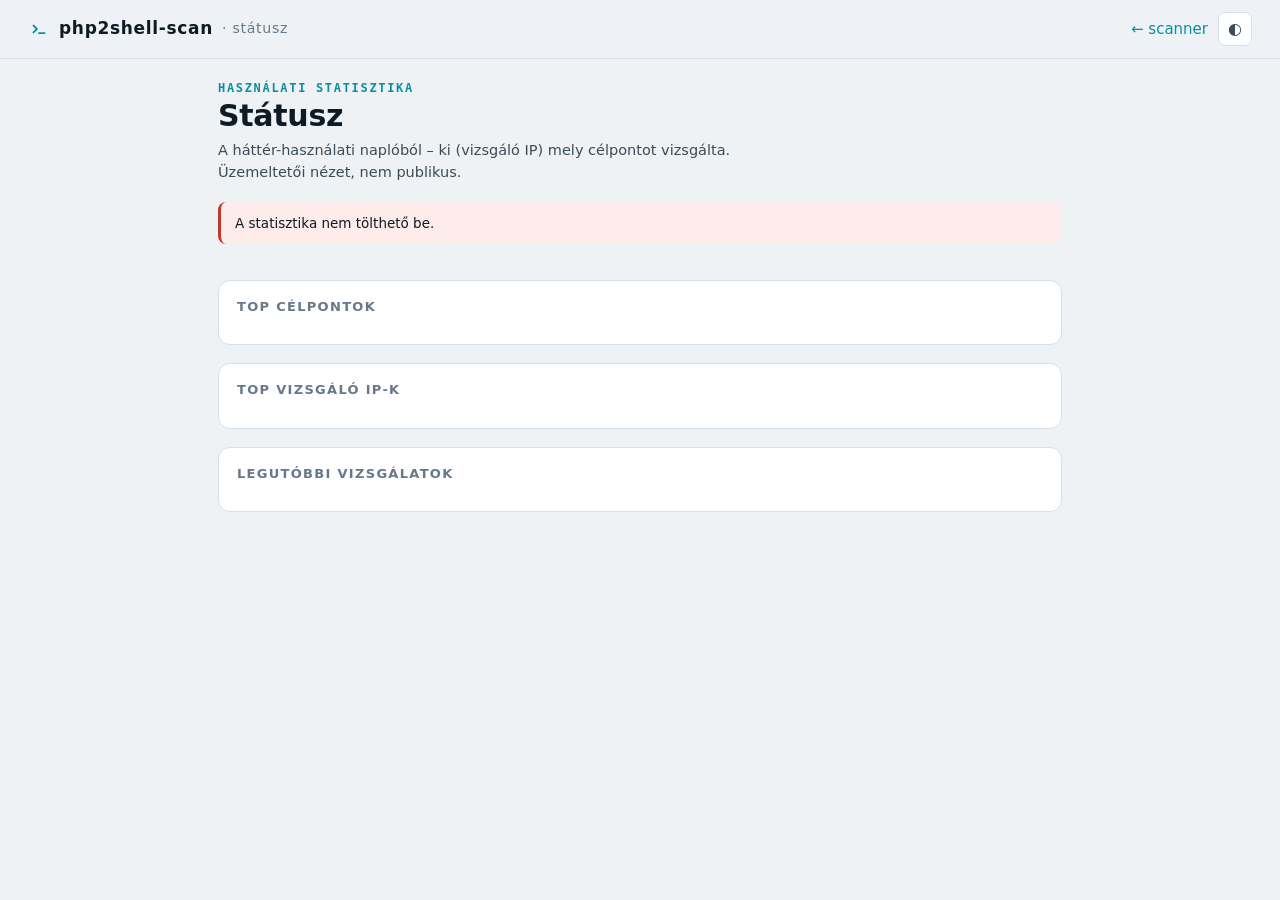
==== app/static/status.html @ f4781069 "Initial commit: php2shell-scan v0.1.0 Public, version/fingerprint-based (non-exploitation) PHP php2s" ====
<!doctype html>
<html lang="hu">
<head>
<meta charset="utf-8">
<meta name="viewport" content="width=device-width, initial-scale=1">
<title>php2shell-scan · státusz</title>
<meta name="robots" content="noindex">
<link rel="icon" href="favicon.svg">
<link rel="stylesheet" href="app.css">
<script src="theme.js"></script>
</head>
<body>
<header class="top">
  <div class="brand">
    <span class="mark" aria-hidden="true">
      <svg width="22" height="22" viewBox="0 0 32 32" fill="none"><path d="M8 11l5 5-5 5" stroke="currentColor" stroke-width="2.6" stroke-linecap="round" stroke-linejoin="round"/><line x1="16" y1="22" x2="24" y2="22" stroke="currentColor" stroke-width="2.6" stroke-linecap="round"/></svg>
    </span>
    php2shell-scan <small>· státusz</small>
  </div>
  <div class="hgroup">
    <a class="btn" href="/">← scanner</a>
    <button class="icon-btn" id="themebtn" title="Téma" aria-label="Téma">◐</button>
  </div>
</header>

<main>
  <section>
    <p class="eyebrow">Használati statisztika</p>
    <h1>Státusz</h1>
    <p class="sub">A háttér-használati naplóból – ki (vizsgáló IP) mely célpontot vizsgálta. Üzemeltetői nézet, nem publikus.</p>
  </section>

  <div class="note" id="note" hidden></div>

  <div class="stats" id="tiles"></div>

  <div class="card">
    <h2 style="margin:0;font-size:13px;letter-spacing:.1em;text-transform:uppercase;color:var(--ink-3)">Top célpontok</h2>
    <div id="targets"></div>
  </div>

  <div class="card">
    <h2 style="margin:0;font-size:13px;letter-spacing:.1em;text-transform:uppercase;color:var(--ink-3)">Top vizsgáló IP-k</h2>
    <div id="ips"></div>
  </div>

  <div class="card">
    <h2 style="margin:0;font-size:13px;letter-spacing:.1em;text-transform:uppercase;color:var(--ink-3)">Legutóbbi vizsgálatok</h2>
    <div id="recent"></div>
  </div>
</main>

<script src="status.js"></script>
</body>
</html>
---- app/static/app.css ----
/* php2shell-scan – sadrobot: grafit alap, cián jelzőfény, Chakra Petch + IBM Plex Mono.
   Tiszta, levegős dashboard. Light/dark. Yettel-arculat SOHA. */
:root{color-scheme:dark;--bg:#0B0F14;--panel:#111820;--panel-2:#152029;--line:#1E2A36;--line-2:#18232D;
--ink:#E6EDF3;--ink-2:#B7C2CC;--ink-3:#7D8B99;--accent:#3CD6E6;--accent-soft:#13232C;
--good:#4ADE80;--good-bg:#10231A;--warn:#FFB547;--warn-bg:#1B1710;--bad:#FF6B5E;--bad-bg:#231313;
--high:#FF9F45;--high-bg:#201710;--info:#6AA7FF;--info-bg:#101A2A;--none:#1F2B37;
--glow:0 0 10px;--radius:12px;
--display:"Chakra Petch","Avenir Next",system-ui,sans-serif;--mono:"IBM Plex Mono",ui-monospace,"SF Mono",Menlo,monospace}
:root[data-theme="light"]{color-scheme:light;--bg:#EEF2F5;--panel:#FFFFFF;--panel-2:#F5F8FA;--line:#D8E0E7;--line-2:#E6ECF1;
--ink:#0E1A24;--ink-2:#3C4B58;--ink-3:#66788A;--accent:#0B8FA0;--accent-soft:#E1F3F5;
--good:#16803F;--good-bg:#E6F5EC;--warn:#9A5B00;--warn-bg:#FFF4E0;--bad:#C0392B;--bad-bg:#FDECEA;
--high:#B4530A;--high-bg:#FDEEDF;--info:#2A5B9E;--info-bg:#E8F0FB;--none:#DCE3E9;--glow:0 0 0}
*{box-sizing:border-box}html{-webkit-text-size-adjust:100%}html,body{margin:0}
body{font:15px/1.5 var(--display);color:var(--ink);background:var(--bg);min-height:100vh;
  font-variant-numeric:tabular-nums;-webkit-font-smoothing:antialiased;overflow-x:hidden}
a{color:var(--accent);text-decoration:none}a:hover{color:var(--ink)}
:focus-visible{outline:2px solid var(--accent);outline-offset:2px}
button{font:inherit;color:inherit}
[hidden]{display:none!important}

header.top{position:sticky;top:0;z-index:20;display:flex;align-items:center;flex-wrap:wrap;gap:12px 20px;
  padding:12px clamp(16px,4vw,28px);background:color-mix(in srgb,var(--bg) 86%,transparent);
  backdrop-filter:blur(12px);border-bottom:1px solid var(--line)}
.brand{display:flex;align-items:center;gap:9px;font-weight:700;font-size:17px;letter-spacing:.04em;white-space:nowrap}
.brand small{color:var(--ink-3);font-weight:500}
.brand .mark{display:grid;place-items:center;color:var(--accent)}
.hgroup{margin-left:auto;display:flex;align-items:center;gap:10px}
.icon-btn{display:inline-flex;align-items:center;justify-content:center;border:1px solid var(--line);
  background:var(--panel);border-radius:7px;min-width:34px;height:34px;cursor:pointer;color:var(--ink-2);font-size:16px}
.icon-btn:hover{color:var(--accent);border-color:var(--accent)}

main{max-width:900px;margin:0 auto;padding:22px clamp(16px,4vw,28px) 48px;display:flex;flex-direction:column;gap:18px}
.eyebrow{margin:0 0 4px;font:600 12px var(--mono);letter-spacing:.14em;text-transform:uppercase;color:var(--accent)}
h1{margin:0;font-size:clamp(24px,5vw,30px);font-weight:700;letter-spacing:-.01em;line-height:1.1}
.sub{font-size:14.5px;color:var(--ink-2);margin:8px 0 0;max-width:62ch}
.hint{font:12px var(--mono);color:var(--ink-3);margin:2px 0 0;max-width:70ch}
.foot{font:12px var(--mono);color:var(--ink-3);margin:8px 0 0;line-height:1.7}

.about{display:grid;grid-template-columns:1fr 1fr;gap:12px}
.about-col{background:var(--panel);border:1px solid var(--line);border-left:3px solid var(--accent);border-radius:10px;padding:13px 16px}
.about-col.danger{border-left-color:var(--bad)}
.about-col h3{margin:0 0 5px;font-size:13px;font-weight:700;letter-spacing:.04em;color:var(--ink)}
.about-col.danger h3{color:var(--bad)}
.about-col p{margin:0;font-size:13px;line-height:1.55;color:var(--ink-2)}
@media (max-width:620px){.about{grid-template-columns:1fr}}

.note{background:var(--accent-soft);border-left:3px solid var(--accent);border-radius:8px;padding:11px 14px;font-size:13.5px;color:var(--ink-2)}
.note.warn{background:var(--warn-bg);border-color:var(--warn)}
.note.err{background:var(--bad-bg);border-color:var(--bad);color:var(--ink)}
.note b{color:var(--ink)}

.card{background:var(--panel);border:1px solid var(--line);border-radius:var(--radius);padding:16px 18px;display:flex;flex-direction:column;gap:12px;min-width:0}
.search{gap:12px}
.searchbar{display:flex;gap:10px;flex-wrap:wrap}
.searchbar input[type=text]{flex:1;min-width:200px;font:16px var(--mono);padding:13px 16px;border:1px solid var(--line);border-radius:10px;background:var(--panel-2);color:var(--ink)}
.searchbar input[type=text]:focus{outline:2px solid var(--accent);outline-offset:1px;border-color:var(--accent)}
.go{font:700 14px var(--display);letter-spacing:.04em;padding:13px 28px;border:0;border-radius:10px;background:var(--accent);color:#06222A;cursor:pointer;white-space:nowrap}
.go:hover{filter:brightness(1.08)}.go:disabled{opacity:.5;cursor:default}
:root[data-theme="light"] .go{color:#fff}
.chk{display:inline-flex;align-items:flex-start;gap:9px;font:13px var(--mono);color:var(--ink-2);cursor:pointer;user-select:none}
.chk input{accent-color:var(--accent);width:17px;height:17px;margin-top:1px}
.seg{display:inline-flex;gap:2px;padding:3px;background:var(--panel-2);border:1px solid var(--line);border-radius:9px}
.seg button{font:600 12px var(--mono);padding:7px 12px;border:0;border-radius:6px;background:transparent;color:var(--ink-3);cursor:pointer}
.seg button:hover{color:var(--ink)}.seg button.on{background:var(--accent-soft);color:var(--accent)}

.prog{display:flex;flex-direction:column;gap:8px}
.progbar{height:8px;border-radius:5px;background:var(--panel-2);overflow:hidden;border:1px solid var(--line)}
.progbar i{display:block;height:100%;background:var(--accent);box-shadow:var(--glow) var(--accent);width:35%}
.progbar.indet i{animation:slide 1.2s ease-in-out infinite}
@keyframes slide{0%{margin-left:-35%}100%{margin-left:100%}}
.progmeta{display:flex;justify-content:space-between;font:12px var(--mono);color:var(--ink-3);flex-wrap:wrap;gap:8px}

/* eredmény */
.rhead{display:flex;align-items:baseline;gap:10px;flex-wrap:wrap}
.rhead h2{margin:0;font-size:18px;font-weight:700;font-family:var(--mono);word-break:break-all}
.verdict{display:inline-flex;align-items:center;gap:7px;font:700 12px var(--mono);letter-spacing:.06em;text-transform:uppercase;padding:5px 11px;border-radius:999px;white-space:nowrap}
.verdict.hit{background:var(--bad-bg);color:var(--bad)}
.verdict.clean{background:var(--good-bg);color:var(--good)}
.meta{display:flex;flex-wrap:wrap;gap:6px 18px;font:12.5px var(--mono);color:var(--ink-3);margin:2px 0 0}
.meta b{color:var(--ink-2);font-weight:600}
.cleanbox{font-size:13.5px;color:var(--ink-2)}

.finds{display:flex;flex-direction:column;gap:10px;margin-top:4px}
.find{border:1px solid var(--line);border-left-width:3px;border-radius:10px;background:var(--panel-2);padding:12px 14px;display:flex;flex-direction:column;gap:5px}
.find.critical{border-left-color:var(--bad)}.find.high{border-left-color:var(--high)}
.find.medium{border-left-color:var(--warn)}.find.info{border-left-color:var(--info)}
.find .ftop{display:flex;align-items:center;gap:9px;flex-wrap:wrap}
.badge{font:700 10.5px var(--mono);letter-spacing:.07em;text-transform:uppercase;padding:3px 8px;border-radius:5px}
.badge.critical{background:var(--bad-bg);color:var(--bad)}.badge.high{background:var(--high-bg);color:var(--high)}
.badge.medium{background:var(--warn-bg);color:var(--warn)}.badge.info{background:var(--info-bg);color:var(--info)}
.find .ftitle{font-weight:700;font-size:14.5px}
.find .cve{font:12px var(--mono);color:var(--ink-3)}
.find .ev{font:12.5px var(--mono);color:var(--ink-2);word-break:break-word}
.tag{margin-left:auto;font:11px var(--mono);color:var(--ink-3);border:1px solid var(--line);border-radius:5px;padding:2px 7px}

/* statisztika-csempék (status oldal) */
.stats{display:grid;grid-template-columns:repeat(auto-fit,minmax(130px,1fr));gap:12px}
.stat{display:flex;flex-direction:column;gap:3px;background:var(--panel);border:1px solid var(--line);border-radius:var(--radius);padding:14px 16px}
.stat b{color:var(--ink-3);font-size:11.5px;letter-spacing:.1em;text-transform:uppercase;font-weight:600}
.stat span{font-size:26px;font-weight:600;line-height:1.15}
.stat.accent span{color:var(--accent)}.stat.bad span{color:var(--bad)}.stat.good span{color:var(--good)}
.table{width:100%;border-collapse:collapse;font:13px var(--mono)}
.table th,.table td{text-align:left;padding:8px 10px;border-top:1px solid var(--line-2)}
.table th{color:var(--ink-3);font-weight:600;font-size:11.5px;letter-spacing:.06em;text-transform:uppercase}
.table td.num{text-align:right;color:var(--ink-2)}
.loginput{display:flex;gap:10px;flex-wrap:wrap}
.loginput input{flex:1;min-width:200px;font:14px var(--mono);padding:11px 14px;border:1px solid var(--line);border-radius:9px;background:var(--panel-2);color:var(--ink)}

@media (max-width:560px){
  .brand small{display:none}
  main{padding-top:16px;gap:14px}
}
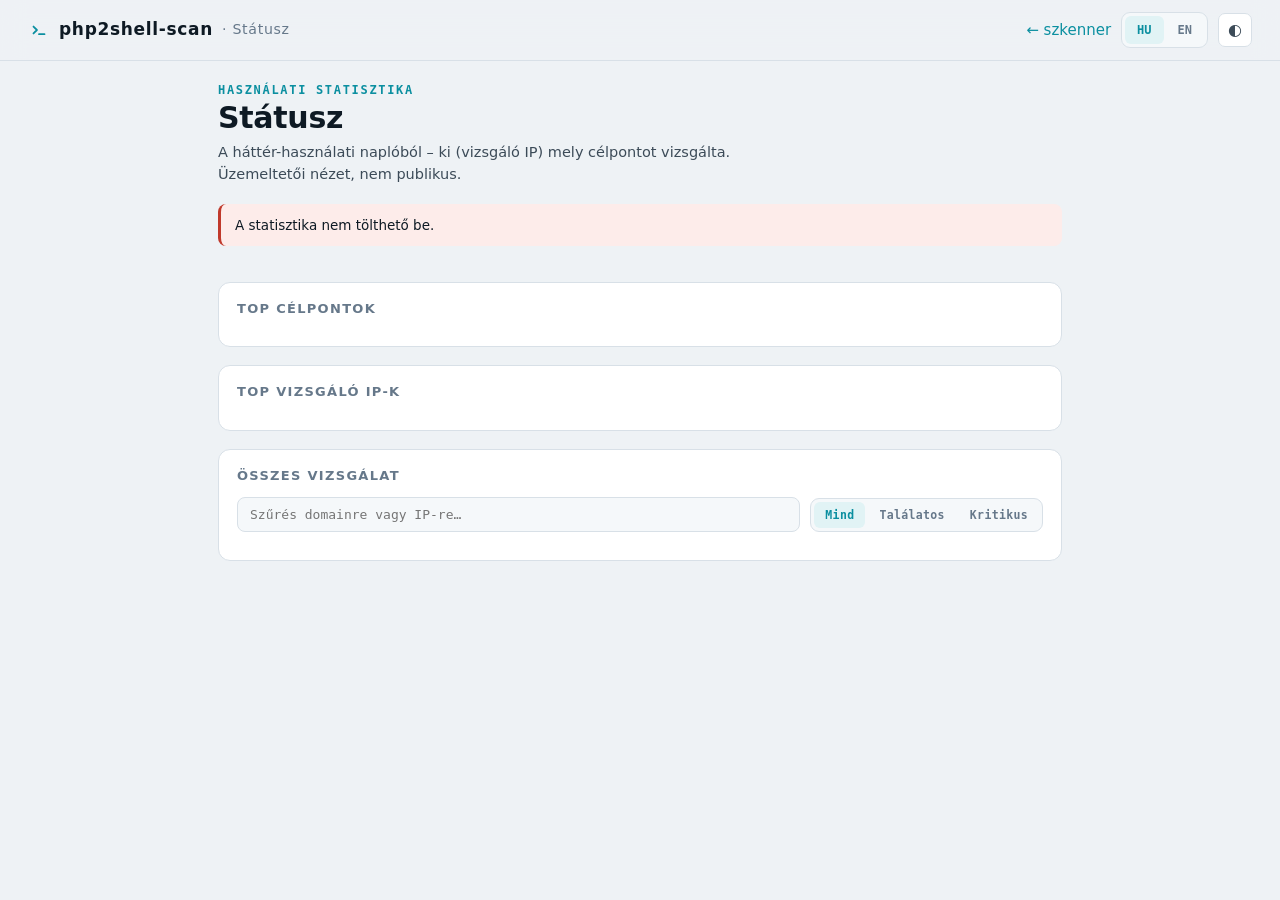
==== commit 85829068: "Status page v0.2.0: full scan log, clickable Critical tile, findings, HU/EN - Usage log now records " ====
--- a/app/static/status.html
+++ b/app/static/status.html
@@ -15,19 +15,20 @@
     <span class="mark" aria-hidden="true">
       <svg width="22" height="22" viewBox="0 0 32 32" fill="none"><path d="M8 11l5 5-5 5" stroke="currentColor" stroke-width="2.6" stroke-linecap="round" stroke-linejoin="round"/><line x1="16" y1="22" x2="24" y2="22" stroke="currentColor" stroke-width="2.6" stroke-linecap="round"/></svg>
     </span>
-    php2shell-scan <small>· státusz</small>
+    php2shell-scan <small>· <span data-t="status"></span></small>
   </div>
   <div class="hgroup">
-    <a class="btn" href="/">← scanner</a>
-    <button class="icon-btn" id="themebtn" title="Téma" aria-label="Téma">◐</button>
+    <a class="btn" href="/" data-t="back_scanner"></a>
+    <div class="seg" id="lang"><button data-lang="hu">HU</button><button data-lang="en">EN</button></div>
+    <button class="icon-btn" id="themebtn" title="Theme" aria-label="Theme">◐</button>
   </div>
 </header>
 
 <main>
   <section>
-    <p class="eyebrow">Használati statisztika</p>
-    <h1>Státusz</h1>
-    <p class="sub">A háttér-használati naplóból – ki (vizsgáló IP) mely célpontot vizsgálta. Üzemeltetői nézet, nem publikus.</p>
+    <p class="eyebrow" data-t="eyebrow"></p>
+    <h1 data-t="status"></h1>
+    <p class="sub" data-t="lead"></p>
   </section>
 
   <div class="note" id="note" hidden></div>
@@ -35,18 +36,29 @@
   <div class="stats" id="tiles"></div>
 
   <div class="card">
-    <h2 style="margin:0;font-size:13px;letter-spacing:.1em;text-transform:uppercase;color:var(--ink-3)">Top célpontok</h2>
+    <h2 class="cardh" data-t="top_targets"></h2>
     <div id="targets"></div>
   </div>
 
   <div class="card">
-    <h2 style="margin:0;font-size:13px;letter-spacing:.1em;text-transform:uppercase;color:var(--ink-3)">Top vizsgáló IP-k</h2>
+    <h2 class="cardh" data-t="top_ips"></h2>
     <div id="ips"></div>
   </div>
 
   <div class="card">
-    <h2 style="margin:0;font-size:13px;letter-spacing:.1em;text-transform:uppercase;color:var(--ink-3)">Legutóbbi vizsgálatok</h2>
-    <div id="recent"></div>
+    <div class="row">
+      <h2 class="cardh" data-t="all_scans"></h2>
+      <span class="count" id="scancount"></span>
+    </div>
+    <div class="toolbar">
+      <input type="text" class="filter" id="filter" autocomplete="off">
+      <div class="pills" id="pills">
+        <button data-f="all" class="on" data-t="f_all"></button>
+        <button data-f="hits" data-t="f_hits"></button>
+        <button data-f="critical" data-t="f_critical"></button>
+      </div>
+    </div>
+    <div id="scans"></div>
   </div>
 </main>
 
--- a/app/static/app.css
+++ b/app/static/app.css
@@ -99,6 +99,21 @@
 .stat b{color:var(--ink-3);font-size:11.5px;letter-spacing:.1em;text-transform:uppercase;font-weight:600}
 .stat span{font-size:26px;font-weight:600;line-height:1.15}
 .stat.accent span{color:var(--accent)}.stat.bad span{color:var(--bad)}.stat.good span{color:var(--good)}
+.stat.clickable{cursor:pointer;transition:border-color .12s,background .12s}
+.stat.clickable:hover{border-color:var(--bad)}
+.stat.clickable.active{border-color:var(--bad);background:var(--bad-bg)}
+.stat.clickable::after{content:"▸";position:absolute;top:10px;right:12px;font-size:11px;color:var(--ink-3)}
+.stat{position:relative}
+.cardh{margin:0;font-size:13px;font-weight:600;letter-spacing:.1em;text-transform:uppercase;color:var(--ink-3)}
+.count{font:12px var(--mono);color:var(--ink-3)}
+.muted{color:var(--ink-3)}
+.toolbar{display:flex;gap:10px;flex-wrap:wrap;align-items:center;justify-content:space-between}
+.filter{flex:1;min-width:180px;font:13px var(--mono);padding:9px 12px;border:1px solid var(--line);border-radius:8px;background:var(--panel-2);color:var(--ink)}
+.filter:focus{outline:2px solid var(--accent);outline-offset:1px;border-color:var(--accent)}
+.pills{display:inline-flex;gap:3px;padding:3px;background:var(--panel-2);border:1px solid var(--line);border-radius:9px}
+.pills button{font:600 11.5px var(--mono);letter-spacing:.03em;padding:6px 11px;border:0;border-radius:6px;background:transparent;color:var(--ink-3);cursor:pointer}
+.pills button:hover{color:var(--ink)}.pills button.on{background:var(--accent-soft);color:var(--accent)}
+.table td .badge{display:inline-block;margin:1px 2px}
 .table{width:100%;border-collapse:collapse;font:13px var(--mono)}
 .table th,.table td{text-align:left;padding:8px 10px;border-top:1px solid var(--line-2)}
 .table th{color:var(--ink-3);font-weight:600;font-size:11.5px;letter-spacing:.06em;text-transform:uppercase}
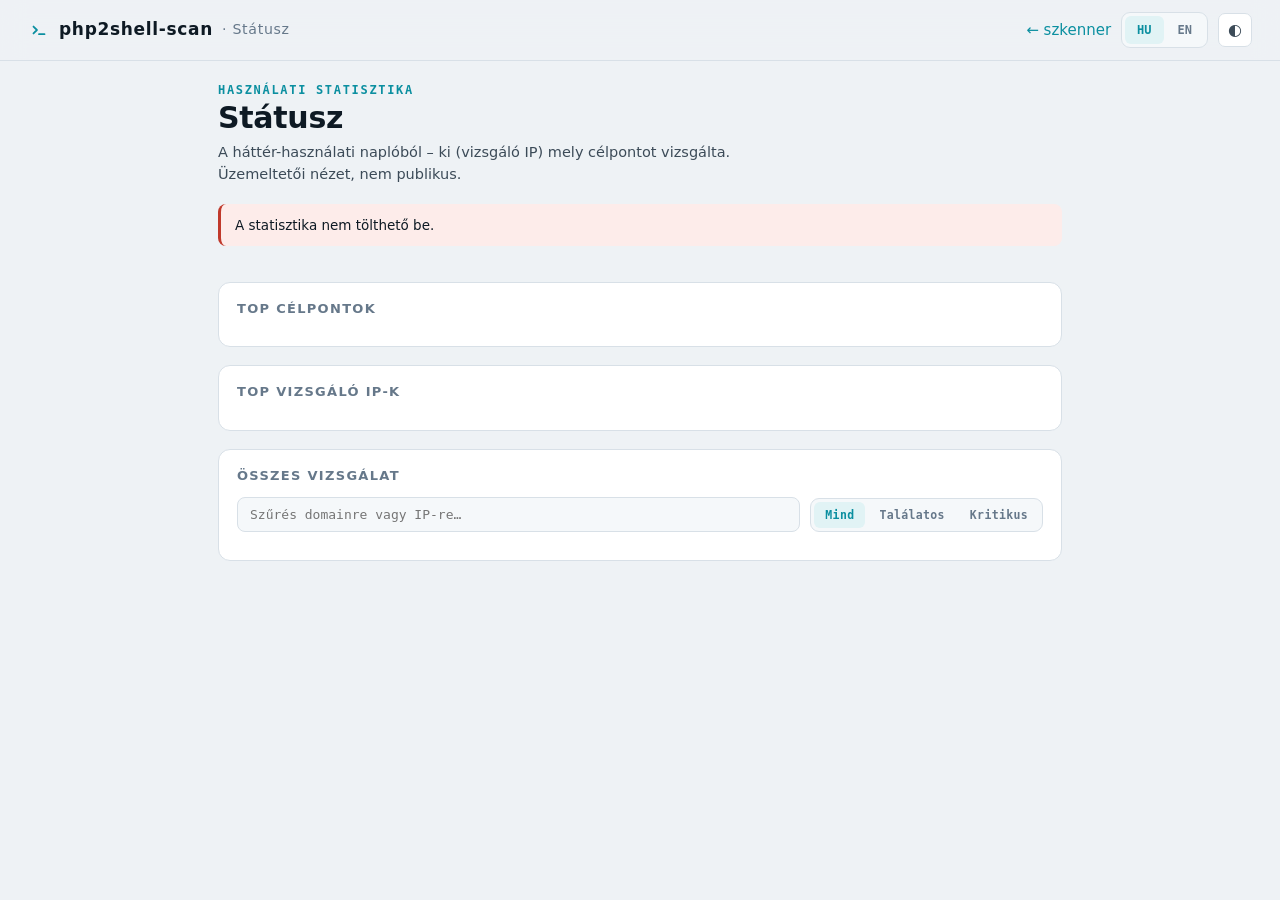
==== commit ce13952f: "Fix status page cache: version assets + no-cache HTML (v0.2.1) status.html loaded status.js/app.css " ====
--- a/app/static/status.html
+++ b/app/static/status.html
@@ -5,9 +5,9 @@
 <meta name="viewport" content="width=device-width, initial-scale=1">
 <title>php2shell-scan · státusz</title>
 <meta name="robots" content="noindex">
-<link rel="icon" href="favicon.svg">
-<link rel="stylesheet" href="app.css">
-<script src="theme.js"></script>
+<link rel="icon" href="favicon.svg?v=__VER__">
+<link rel="stylesheet" href="app.css?v=__VER__">
+<script src="theme.js?v=__VER__"></script>
 </head>
 <body>
 <header class="top">
@@ -62,6 +62,6 @@
   </div>
 </main>
 
-<script src="status.js"></script>
+<script src="status.js?v=__VER__"></script>
 </body>
 </html>
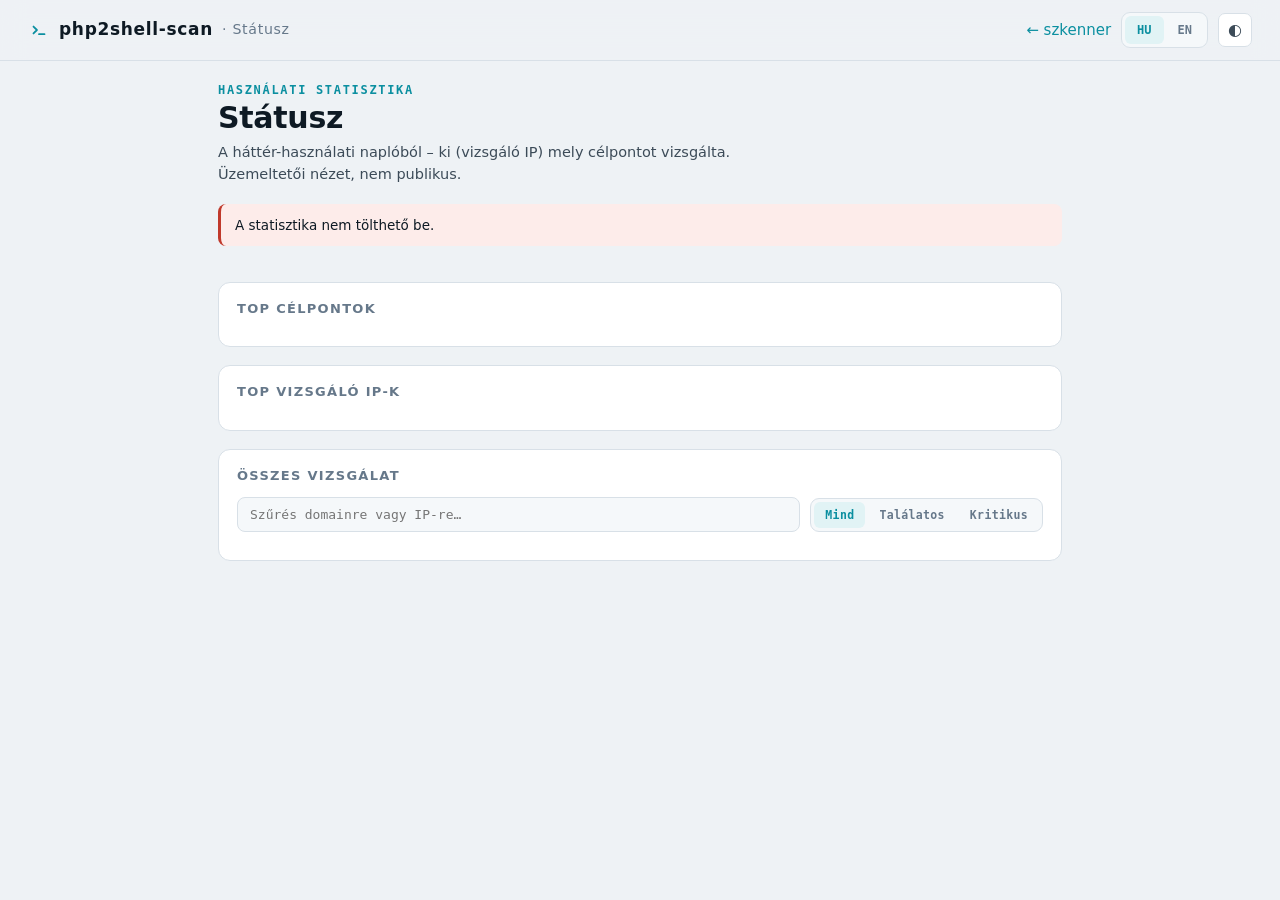
==== commit c86d0273: "Scheduled 6h re-check of hit targets; fixed/gone tracking on status (v0.4.0) Opt-in (PHP2SHELL_RECHE" ====
--- a/app/static/status.html
+++ b/app/static/status.html
@@ -35,6 +35,14 @@
 
   <div class="stats" id="tiles"></div>
 
+  <div class="card" id="recheckcard" hidden>
+    <div class="row">
+      <h2 class="cardh" id="rctitle"></h2>
+      <span class="count" id="rcmeta"></span>
+    </div>
+    <div id="recheck"></div>
+  </div>
+
   <div class="card">
     <h2 class="cardh" data-t="top_targets"></h2>
     <div id="targets"></div>
--- a/app/static/app.css
+++ b/app/static/app.css
@@ -46,6 +46,20 @@
 
 .note{background:var(--accent-soft);border-left:3px solid var(--accent);border-radius:8px;padding:11px 14px;font-size:13.5px;color:var(--ink-2)}
 .note.warn{background:var(--warn-bg);border-color:var(--warn)}
+.note.limits{background:var(--panel);border-left-color:var(--ink-3)}
+.limits-list{margin:8px 0 6px;padding-left:20px}
+.limits-list li{margin:4px 0;line-height:1.5}
+.local{border:1px solid var(--line);border-radius:10px;background:var(--panel-2);padding:0 16px}
+.local>summary{cursor:pointer;padding:12px 0;font:600 13px var(--mono);letter-spacing:.03em;color:var(--ink-2);list-style:none}
+.local>summary::-webkit-details-marker{display:none}
+.local>summary::before{content:"▸ ";color:var(--accent)}
+.local[open]>summary::before{content:"▾ "}
+.local[open]{padding-bottom:14px}
+.local .sub{margin:2px 0 6px}
+.local-list{margin:4px 0 0;padding-left:20px;color:var(--ink-2)}
+.local-list li{margin:7px 0;line-height:1.55}
+code{font:12.5px var(--mono);background:var(--panel-2);border:1px solid var(--line);border-radius:4px;padding:1px 5px;color:var(--ink)}
+.local code{background:var(--panel)}
 .note.err{background:var(--bad-bg);border-color:var(--bad);color:var(--ink)}
 .note b{color:var(--ink)}
 
@@ -114,6 +128,13 @@
 .pills button{font:600 11.5px var(--mono);letter-spacing:.03em;padding:6px 11px;border:0;border-radius:6px;background:transparent;color:var(--ink-3);cursor:pointer}
 .pills button:hover{color:var(--ink)}.pills button.on{background:var(--accent-soft);color:var(--accent)}
 .table td .badge{display:inline-block;margin:1px 2px}
+.findlist{display:flex;flex-direction:column;gap:5px}
+.findrow{display:flex;align-items:center;gap:8px;flex-wrap:wrap}
+.findcve{font:11.5px var(--mono);color:var(--ink-3);white-space:nowrap}
+.fmark{color:var(--accent);cursor:help}
+.subh{margin:16px 0 7px;font:600 12px var(--mono);letter-spacing:.06em;text-transform:uppercase;color:var(--ink-3)}
+.subh:first-child{margin-top:2px}
+.subh.good{color:var(--good)}.subh.bad{color:var(--bad)}
 .table{width:100%;border-collapse:collapse;font:13px var(--mono)}
 .table th,.table td{text-align:left;padding:8px 10px;border-top:1px solid var(--line-2)}
 .table th{color:var(--ink-3);font-weight:600;font-size:11.5px;letter-spacing:.06em;text-transform:uppercase}
